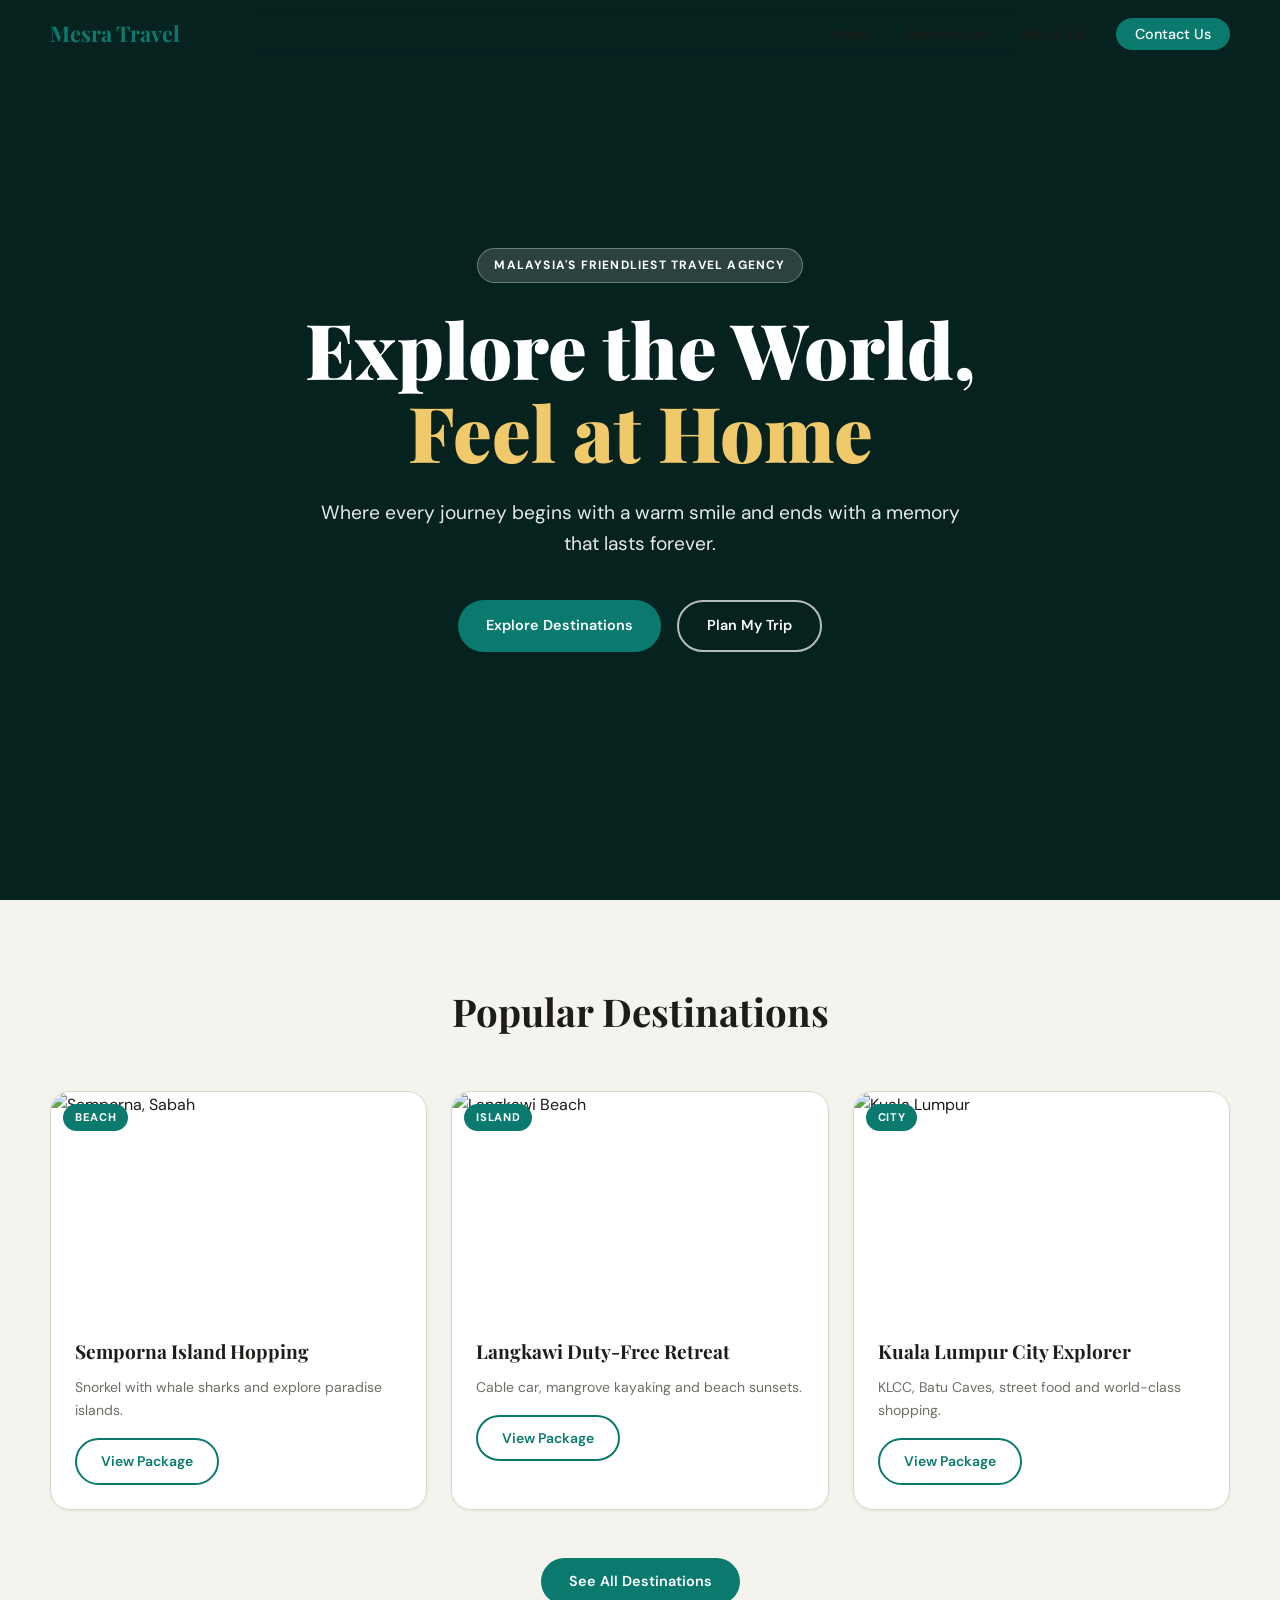
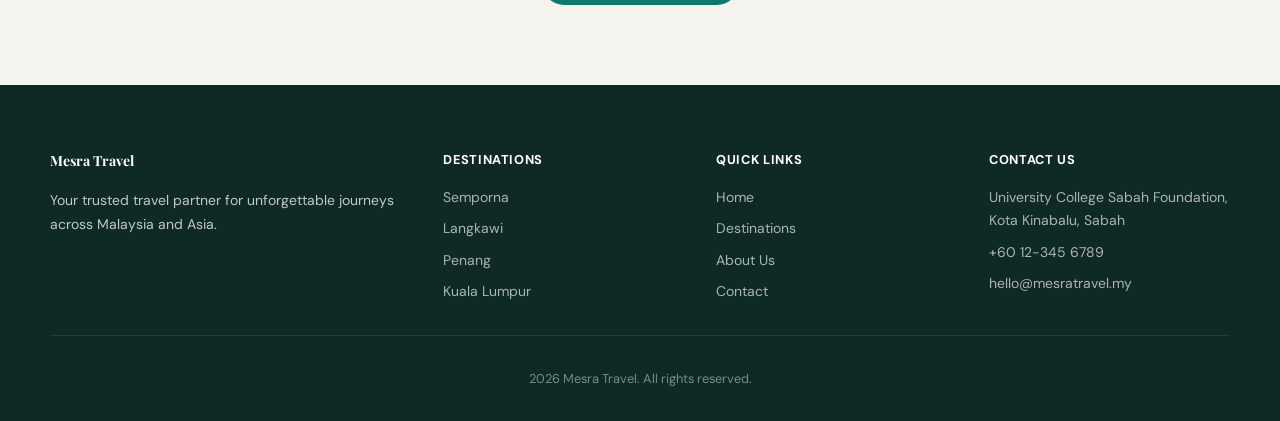
==== index.html @ d459807d "Add files via upload" ====
<!DOCTYPE html>
<html lang="en">
<head>
  <meta charset="UTF-8" />
  <meta name="viewport" content="width=device-width, initial-scale=1.0" />
  <title>Mesra Travel</title>
  <link rel="preconnect" href="https://fonts.googleapis.com">
  <link href="https://fonts.googleapis.com/css2?family=Playfair+Display:wght@700;900&family=DM+Sans:wght@400;500;600&display=swap" rel="stylesheet">
  <link rel="stylesheet" href="style.css" />
</head>
<body>

<!-- NAVIGATION BAR -->
<nav class="site-nav" id="navbar">
  <div class="nav-inner">
    <a href="index.html" class="nav-logo">Mesra Travel</a>
    <ul class="nav-links">
      <li><a href="index.html">Home</a></li>
      <li><a href="destinations.html">Destinations</a></li>
      <li><a href="about.html">About Us</a></li>
      <li><a href="about.html#contact" class="nav-cta">Contact Us</a></li>
    </ul>
    <button class="nav-hamburger" id="hamburger">
      <span></span>
      <span></span>
      <span></span>
    </button>
  </div>
</nav>

<!-- MOBILE MENU -->
<div class="nav-mobile" id="mobileMenu">
  <a href="index.html">Home</a>
  <a href="destinations.html">Destinations</a>
  <a href="about.html">About Us</a>
  <a href="about.html#contact">Contact Us</a>
</div>

<main>

<!-- HERO SECTION -->
<section class="hero">
  <video class="hero-video" autoplay muted loop playsinline
    poster="images/09_malaysia-beach-hero.jpg">
    <source src="video/hero-background.mp4" type="video/mp4" />
  </video>
  <div class="hero-overlay"></div>
  <div class="hero-content">
    <span class="hero-badge">Malaysia's Friendliest Travel Agency</span>
    <h1>Explore the World,<br><em>Feel at Home</em></h1>
    <p class="hero-slogan">
      Where every journey begins with a warm smile
      and ends with a memory that lasts forever.
    </p>
    <div class="hero-actions">
      <a href="destinations.html" class="btn btn-primary">Explore Destinations</a>
      <a href="about.html#contact" class="btn btn-outline">Plan My Trip</a>
    </div>
  </div>
</section>

<!-- DESTINATION CARDS -->
<section class="section" id="destinations-preview">
  <div class="section-inner">
    <h2 class="section-title">Popular Destinations</h2>
    <div class="cards-grid">

      <article class="card reveal">
        <div class="card-img-wrap">
          <img src="images/01_semporna-sabah.jpg" alt="Semporna, Sabah" />
          <span class="card-badge">Beach</span>
        </div>
        <div class="card-body">
          <h3>Semporna Island Hopping</h3>
          <p>Snorkel with whale sharks and explore paradise islands.</p>
          <a href="about.html#contact" class="btn btn-outline-dark">View Package</a>
        </div>
      </article>

      <article class="card reveal reveal-delay-1">
        <div class="card-img-wrap">
          <img src="images/02_langkawi-beach.jpg" alt="Langkawi Beach" />
          <span class="card-badge">Island</span>
        </div>
        <div class="card-body">
          <h3>Langkawi Duty-Free Retreat</h3>
          <p>Cable car, mangrove kayaking and beach sunsets.</p>
          <a href="about.html#contact" class="btn btn-outline-dark">View Package</a>
        </div>
      </article>

      <article class="card reveal reveal-delay-2">
        <div class="card-img-wrap">
          <img src="images/03_kuala-lumpur-night.jpg" alt="Kuala Lumpur" />
          <span class="card-badge">City</span>
        </div>
        <div class="card-body">
          <h3>Kuala Lumpur City Explorer</h3>
          <p>KLCC, Batu Caves, street food and world-class shopping.</p>
          <a href="about.html#contact" class="btn btn-outline-dark">View Package</a>
        </div>
      </article>

    </div>

    <div style="text-align:center; margin-top:3rem;">
      <a href="destinations.html" class="btn btn-primary">See All Destinations</a>
    </div>
  </div>
</section>

</main>

<!-- FOOTER -->
<footer class="site-footer">
  <div class="footer-inner">
    <div class="footer-top">

      <div class="footer-brand">
        <p class="nav-logo" style="color:#fff; margin-bottom:1rem;">Mesra Travel</p>
        <p>Your trusted travel partner for unforgettable journeys across Malaysia and Asia.</p>
      </div>

      <div class="footer-col">
        <h4>Destinations</h4>
        <ul>
          <li><a href="destinations.html">Semporna</a></li>
          <li><a href="destinations.html">Langkawi</a></li>
          <li><a href="destinations.html">Penang</a></li>
          <li><a href="destinations.html">Kuala Lumpur</a></li>
        </ul>
      </div>

      <div class="footer-col">
        <h4>Quick Links</h4>
        <ul>
          <li><a href="index.html">Home</a></li>
          <li><a href="destinations.html">Destinations</a></li>
          <li><a href="about.html">About Us</a></li>
          <li><a href="about.html#contact">Contact</a></li>
        </ul>
      </div>

      <div class="footer-col">
        <h4>Contact Us</h4>
        <ul>
          <li>University College Sabah Foundation, Kota Kinabalu, Sabah</li>
          <li><a href="tel:+60123456789">+60 12-345 6789</a></li>
          <li><a href="mailto:hello@mesratravel.my">hello@mesratravel.my</a></li>
        </ul>
      </div>

    </div>
    <div class="footer-bottom">
      <span>2026 Mesra Travel. All rights reserved.</span>
    </div>
  </div>
</footer>

<script src="script.js"></script>
</body>
</html>
---- style.css ----
/* ===== FONTS ===== */
@import url('https://fonts.googleapis.com/css2?family=Playfair+Display:wght@700;900&family=DM+Sans:wght@400;500;600&display=swap');

/* ===== COLOR & FONT VARIABLES ===== */
:root {
  --color-bg:      #f5f3ee;
  --color-text:    #1e1c18;
  --color-primary: #0a7a6e;
  --color-gold:    #c98a1a;
  --font-display:  'Playfair Display', Georgia, serif;
  --font-body:     'DM Sans', sans-serif;
}

/* ===== RESET ===== */
*, *::before, *::after { box-sizing: border-box; margin: 0; padding: 0; }
body { font-family: var(--font-body); font-size: 1rem; color: var(--color-text); background: var(--color-bg); line-height: 1.65; }
img, video { display: block; max-width: 100%; }
a { text-decoration: none; color: inherit; }
ul { list-style: none; }

/* ===== NAVIGATION BAR ===== */
.site-nav {
  position: fixed;
  top: 0;
  left: 0;
  right: 0;
  height: 68px;
  display: flex;
  align-items: center;
  padding: 0 1.5rem;
  background: rgba(245,243,238,0.96);
  backdrop-filter: blur(12px);
  box-shadow: 0 1px 3px rgba(0,0,0,0.07);
  z-index: 100;
}

.nav-inner {
  max-width: 1180px;
  width: 100%;
  margin: 0 auto;
  display: flex;
  align-items: center;
  justify-content: space-between;
}

.nav-logo {
  font-family: var(--font-display);
  font-size: 1.35rem;
  font-weight: 700;
  color: var(--color-primary);
}

.nav-links {
  display: flex;
  gap: 2rem;
}

.nav-links a {
  font-size: 0.9rem;
  font-weight: 500;
  color: var(--color-text);
  transition: color 0.2s;
}

.nav-links a:hover {
  color: var(--color-primary);
}

.nav-cta {
  background: var(--color-primary);
  color: #fff !important;
  padding: 0.45rem 1.2rem;
  border-radius: 9999px;
}

.nav-hamburger {
  display: none;
  flex-direction: column;
  gap: 5px;
  background: none;
  border: none;
  cursor: pointer;
  padding: 4px;
}

.nav-hamburger span {
  display: block;
  width: 24px;
  height: 2px;
  background: var(--color-text);
  border-radius: 99px;
}

.nav-mobile {
  display: none;
}

@media (max-width: 768px) {
  .nav-links { display: none; }
  .nav-hamburger { display: flex; }

  .nav-mobile.open {
    display: flex;
    flex-direction: column;
    position: fixed;
    top: 68px;
    left: 0;
    right: 0;
    background: rgba(245,243,238,0.98);
    padding: 1.5rem;
    gap: 1rem;
    z-index: 99;
    box-shadow: 0 4px 16px rgba(0,0,0,0.1);
  }

  .nav-mobile a {
    font-size: 1rem;
    font-weight: 500;
    padding: 0.75rem 0;
    border-bottom: 1px solid #dcd8d0;
    color: var(--color-text);
  }
}

/* ===== HERO — VIDEO BACKGROUND ===== */
.hero {
  position: relative;
  width: 100%;
  min-height: 100vh;
  display: flex;
  align-items: center;
  justify-content: center;
  overflow: hidden;
  background: #0a2e2b;
}

.hero-video {
  position: absolute;
  top: 0; left: 0;
  width: 100%;
  height: 100%;
  object-fit: cover;
  z-index: 0;
}

.hero-overlay {
  position: absolute;
  top: 0; left: 0;
  width: 100%;
  height: 100%;
  background: rgba(5, 25, 22, 0.55);
  z-index: 1;
}

.hero-content {
  position: relative;
  z-index: 2;
  text-align: center;
  color: #ffffff;
  padding: 2rem;
  max-width: 820px;
}

.hero-badge {
  display: inline-block;
  background: rgba(255,255,255,0.15);
  border: 1px solid rgba(255,255,255,0.3);
  color: #fff;
  font-size: 0.75rem;
  font-weight: 700;
  letter-spacing: 0.1em;
  text-transform: uppercase;
  padding: 0.4rem 1rem;
  border-radius: 9999px;
  margin-bottom: 1.5rem;
}

.hero-content h1 {
  font-family: var(--font-display);
  font-size: clamp(2.5rem, 6vw, 6rem);
  font-weight: 900;
  line-height: 1.08;
  margin-bottom: 1.5rem;
}

.hero-content h1 em {
  font-style: normal;
  color: #f0c96a;
}

.hero-slogan {
  font-size: 1.2rem;
  opacity: 0.9;
  margin-bottom: 2.5rem;
  max-width: 50ch;
  margin-left: auto;
  margin-right: auto;
}

.hero-actions {
  display: flex;
  gap: 1rem;
  justify-content: center;
  flex-wrap: wrap;
}

/* ===== BUTTONS ===== */
.btn {
  display: inline-flex;
  align-items: center;
  padding: 0.75rem 1.75rem;
  border-radius: 9999px;
  font-size: 0.9rem;
  font-weight: 600;
  transition: all 0.2s ease;
}

.btn:hover { transform: translateY(-2px); }

.btn-primary {
  background: var(--color-primary);
  color: #ffffff;
}

.btn-primary:hover { background: #075f56; }

.btn-outline {
  background: transparent;
  color: #ffffff;
  border: 2px solid rgba(255,255,255,0.7);
}

.btn-outline:hover { background: rgba(255,255,255,0.1); }

.btn-outline-dark {
  background: transparent;
  color: var(--color-primary);
  border: 2px solid var(--color-primary);
  padding: 0.6rem 1.5rem;
  border-radius: 9999px;
  font-size: 0.875rem;
  font-weight: 600;
  display: inline-block;
  transition: all 0.2s;
}

.btn-outline-dark:hover {
  background: var(--color-primary);
  color: #fff;
}

/* ===== SECTION WRAPPER ===== */
.section {
  padding: 5rem 1.5rem;
}

.section-inner {
  max-width: 1180px;
  margin: 0 auto;
}

.section-title {
  font-family: var(--font-display);
  font-size: clamp(1.8rem, 3vw, 2.5rem);
  font-weight: 700;
  text-align: center;
  margin-bottom: 3rem;
  color: var(--color-text);
}

/* ===== CARDS GRID ===== */
.cards-grid {
  display: grid;
  grid-template-columns: repeat(auto-fill, minmax(300px, 1fr));
  gap: 1.5rem;
}

/* ===== SINGLE CARD ===== */
.card {
  background: #ffffff;
  border-radius: 1.25rem;
  overflow: hidden;
  box-shadow: 0 1px 3px rgba(0,0,0,0.07);
  border: 1px solid #dcd8d0;
  transition: transform 0.2s, box-shadow 0.2s;
}

.card:hover {
  transform: translateY(-4px);
  box-shadow: 0 12px 40px rgba(0,0,0,0.14);
}

.card-img-wrap {
  position: relative;
  height: 220px;
  overflow: hidden;
}

.card-img-wrap img {
  width: 100%;
  height: 100%;
  object-fit: cover;
  transition: transform 0.5s;
}

.card:hover .card-img-wrap img {
  transform: scale(1.06);
}

.card-badge {
  position: absolute;
  top: 0.75rem;
  left: 0.75rem;
  background: var(--color-primary);
  color: #ffffff;
  font-size: 0.7rem;
  font-weight: 700;
  padding: 0.25rem 0.75rem;
  border-radius: 9999px;
  text-transform: uppercase;
  letter-spacing: 0.06em;
}

.card-body {
  padding: 1.5rem;
}

.card-body h3 {
  font-family: var(--font-display);
  font-size: 1.2rem;
  font-weight: 700;
  margin-bottom: 0.5rem;
}

.card-body p {
  font-size: 0.875rem;
  color: #706d66;
  margin-bottom: 1rem;
}

/* ===== SCROLL REVEAL ANIMATION ===== */
.reveal {
  opacity: 0;
  transform: translateY(28px);
  transition: opacity 0.65s ease, transform 0.65s ease;
}

.reveal.visible {
  opacity: 1;
  transform: translateY(0);
}

.reveal-delay-1 { transition-delay: 0.1s; }
.reveal-delay-2 { transition-delay: 0.2s; }

/* ===== FOOTER ===== */
.site-footer {
  background: #0e2926;
  color: rgba(255,255,255,0.75);
  padding: 4rem 1.5rem 2rem;
}

.footer-inner {
  max-width: 1180px;
  margin: 0 auto;
}

.footer-top {
  display: grid;
  grid-template-columns: 1.5fr 1fr 1fr 1fr;
  gap: 2rem;
  padding-bottom: 2rem;
  border-bottom: 1px solid rgba(255,255,255,0.1);
  margin-bottom: 2rem;
}

.footer-brand p {
  font-size: 0.875rem;
  line-height: 1.7;
}

.footer-col h4 {
  color: #ffffff;
  font-size: 0.8rem;
  font-weight: 700;
  text-transform: uppercase;
  letter-spacing: 0.05em;
  margin-bottom: 1rem;
}

.footer-col ul {
  display: flex;
  flex-direction: column;
  gap: 0.5rem;
}

.footer-col ul li,
.footer-col ul a {
  font-size: 0.875rem;
  color: rgba(255,255,255,0.65);
}

.footer-col ul a:hover { color: #ffffff; }

.footer-bottom {
  text-align: center;
  font-size: 0.8rem;
  opacity: 0.6;
}

@media (max-width: 768px) {
  .footer-top { grid-template-columns: 1fr 1fr; }
  .cards-grid { grid-template-columns: 1fr; }
}

@media (max-width: 480px) {
  .footer-top { grid-template-columns: 1fr; }
}
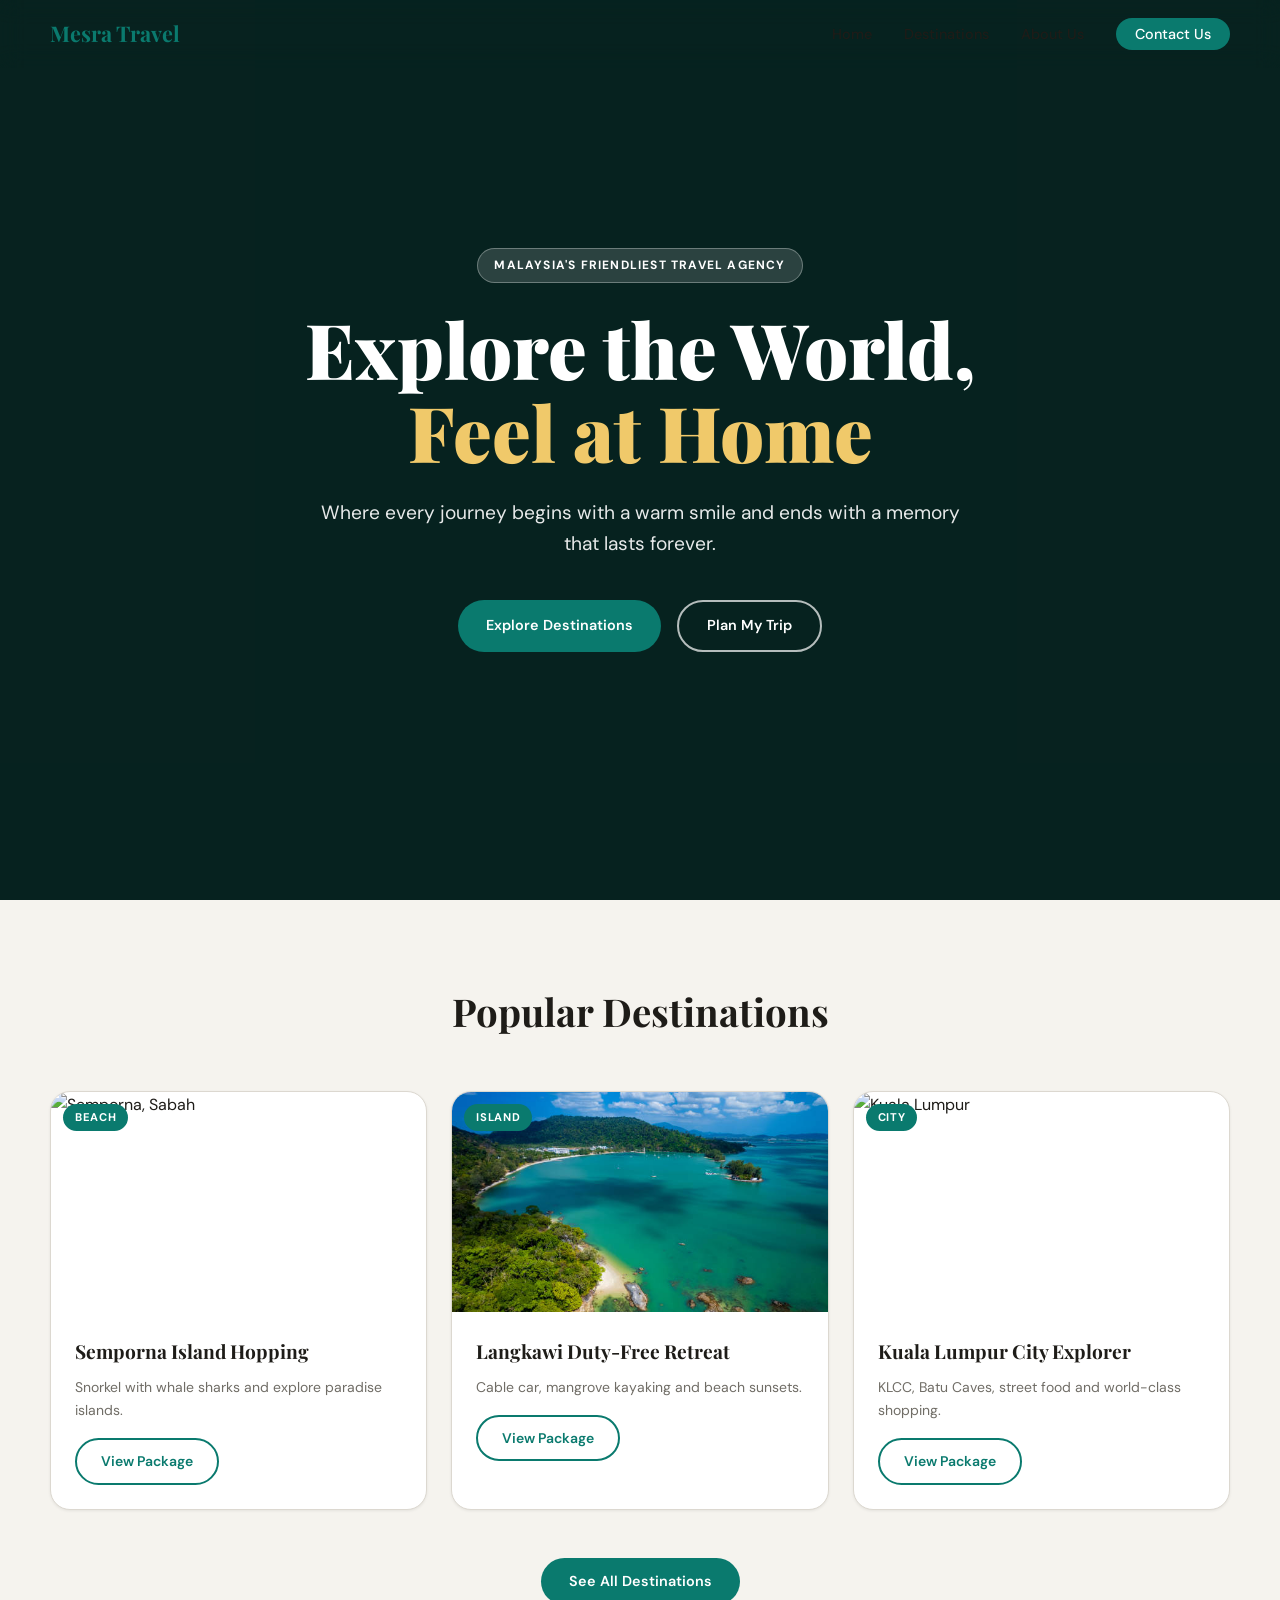
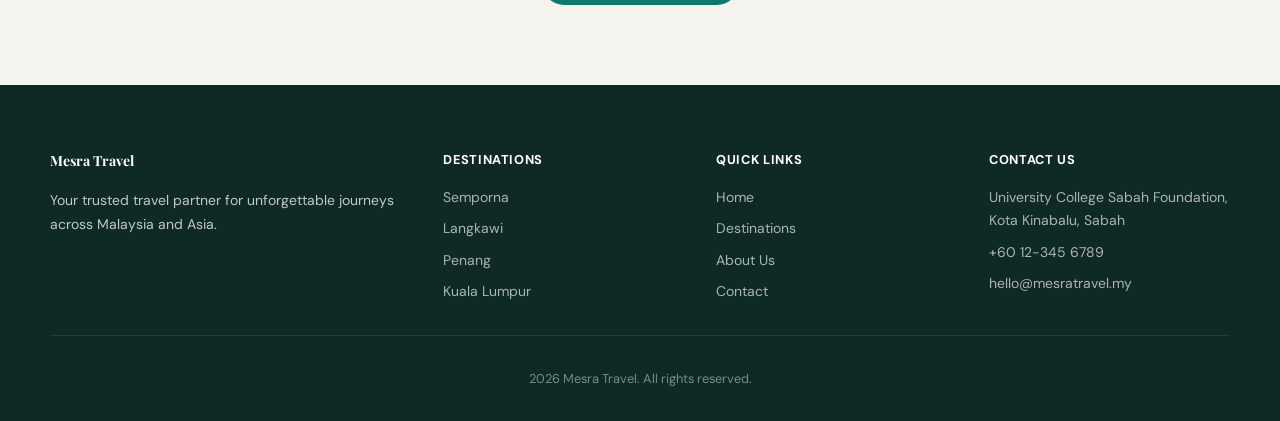
==== commit a9e2d135: "Fix HTML encoding issues in index.html" ====
--- a/index.html
+++ b/index.html
@@ -79,7 +79,7 @@
 
       <article class="card reveal reveal-delay-1">
         <div class="card-img-wrap">
-          <img src="images/02_langkawi-beach.jpg" alt="Langkawi Beach" />
+          <img src="02_langkawi-beach.jpg" alt="Langkawi Beach" />
           <span class="card-badge">Island</span>
         </div>
         <div class="card-body">
@@ -159,4 +159,4 @@
 
 <script src="script.js"></script>
 </body>
-</html>+</html>
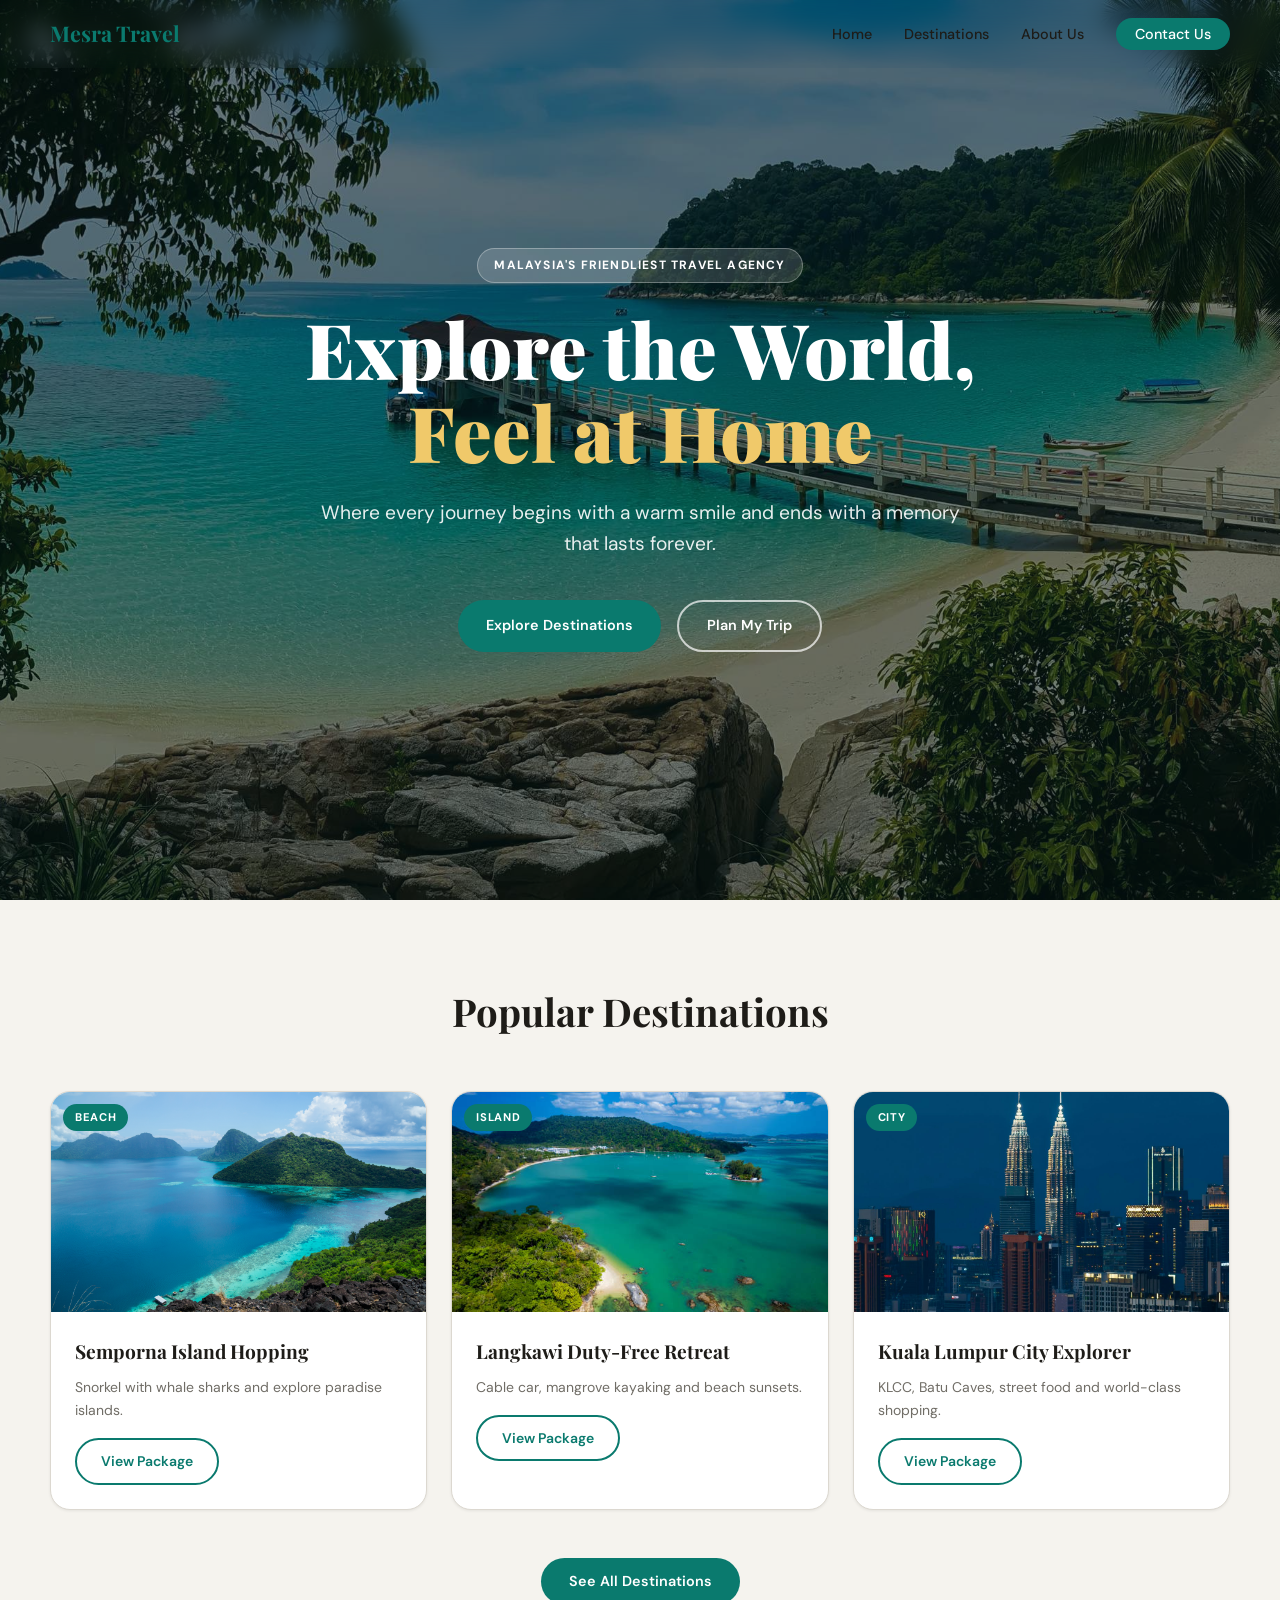
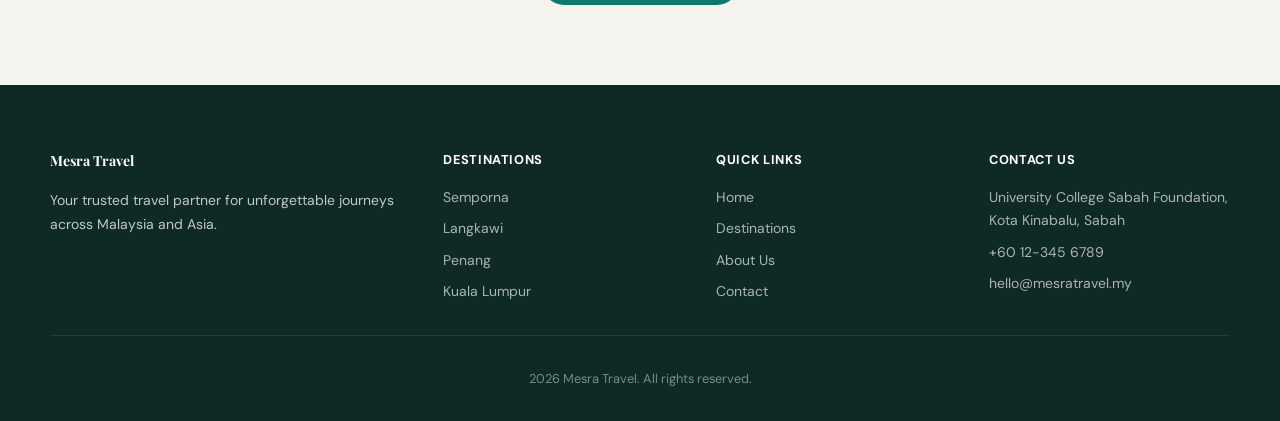
==== commit 161558cc: "Fix HTML encoding issues in index.html" ====
--- a/index.html
+++ b/index.html
@@ -41,8 +41,8 @@
 <!-- HERO SECTION -->
 <section class="hero">
   <video class="hero-video" autoplay muted loop playsinline
-    poster="images/09_malaysia-beach-hero.jpg">
-    <source src="video/hero-background.mp4" type="video/mp4" />
+    poster="09_malaysia-beach-hero.jpg">
+    <source src="hero-background.mp4" type="video/mp4" />
   </video>
   <div class="hero-overlay"></div>
   <div class="hero-content">
@@ -67,7 +67,7 @@
 
       <article class="card reveal">
         <div class="card-img-wrap">
-          <img src="images/01_semporna-sabah.jpg" alt="Semporna, Sabah" />
+          <img src="01_semporna-sabah.jpg" alt="Semporna, Sabah" />
           <span class="card-badge">Beach</span>
         </div>
         <div class="card-body">
@@ -91,7 +91,7 @@
 
       <article class="card reveal reveal-delay-2">
         <div class="card-img-wrap">
-          <img src="images/03_kuala-lumpur-night.jpg" alt="Kuala Lumpur" />
+          <img src="03_kuala-lumpur-night.jpg" alt="Kuala Lumpur" />
           <span class="card-badge">City</span>
         </div>
         <div class="card-body">
